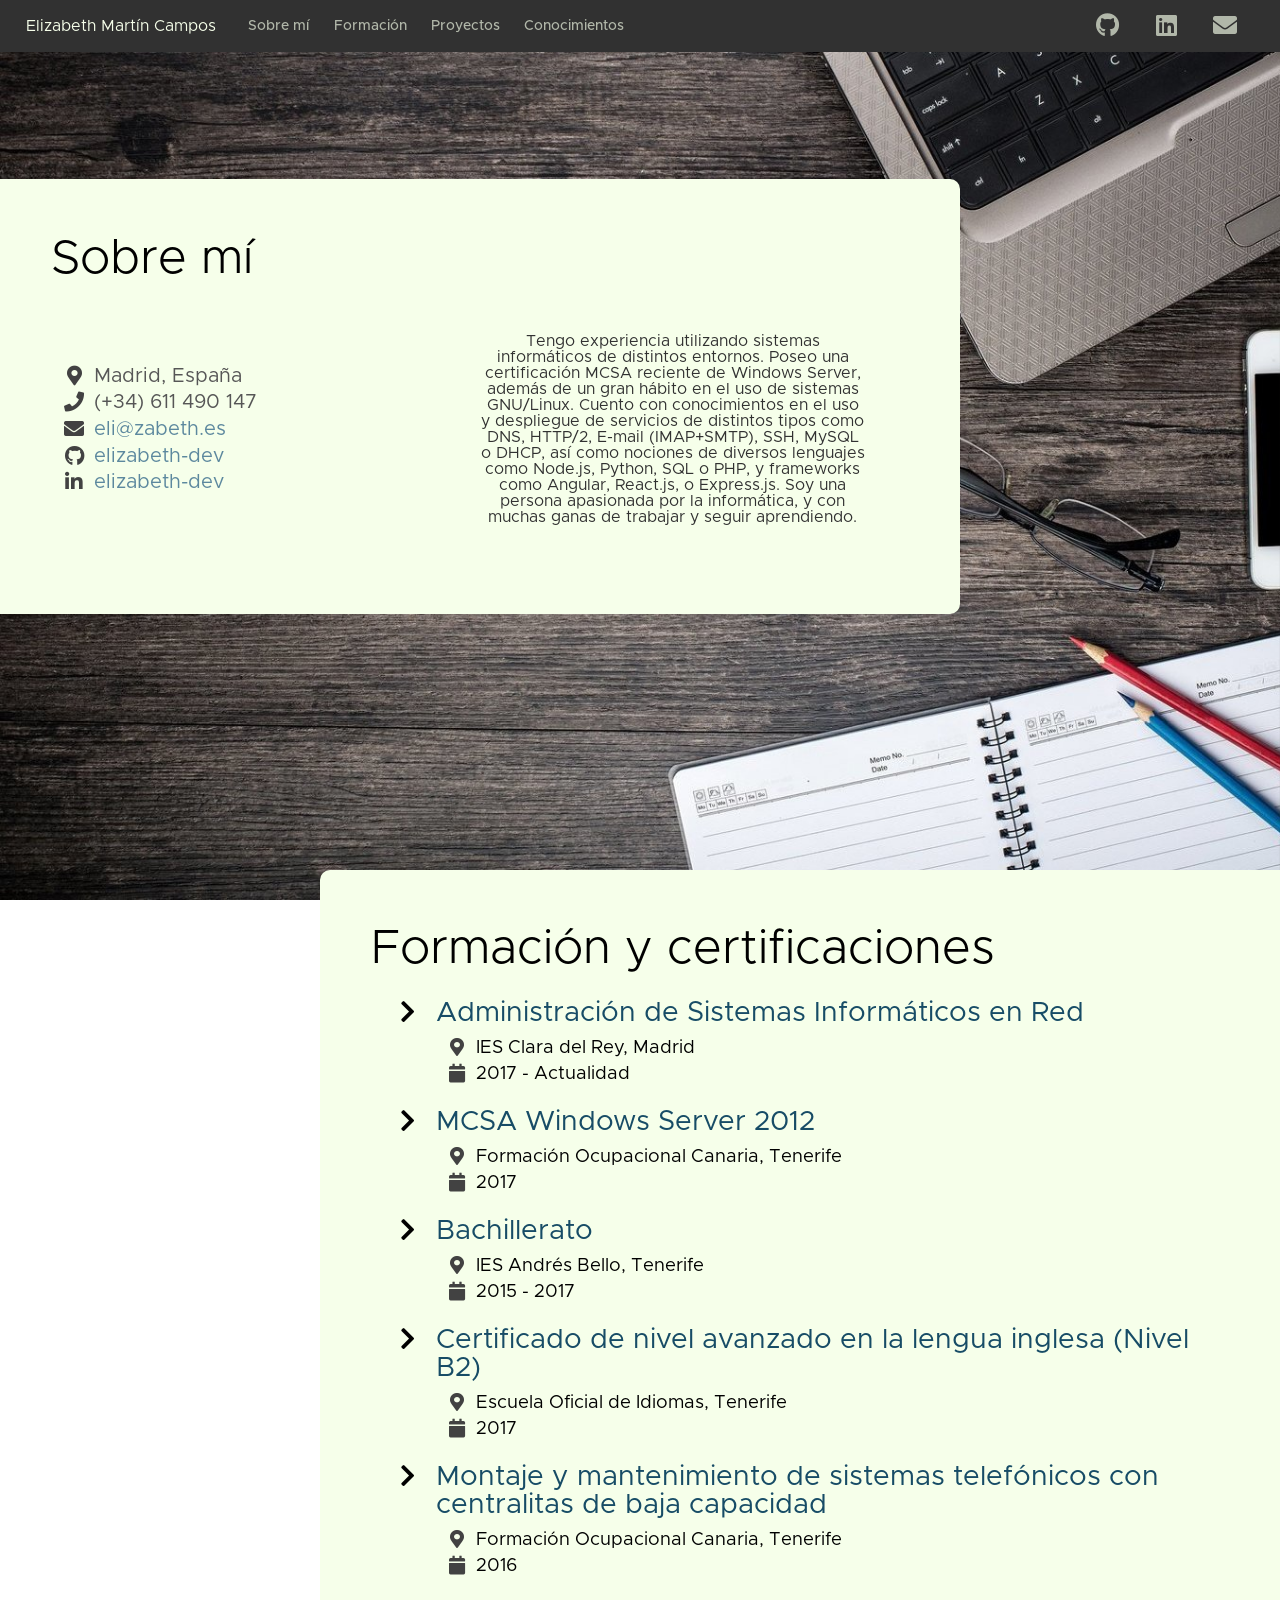
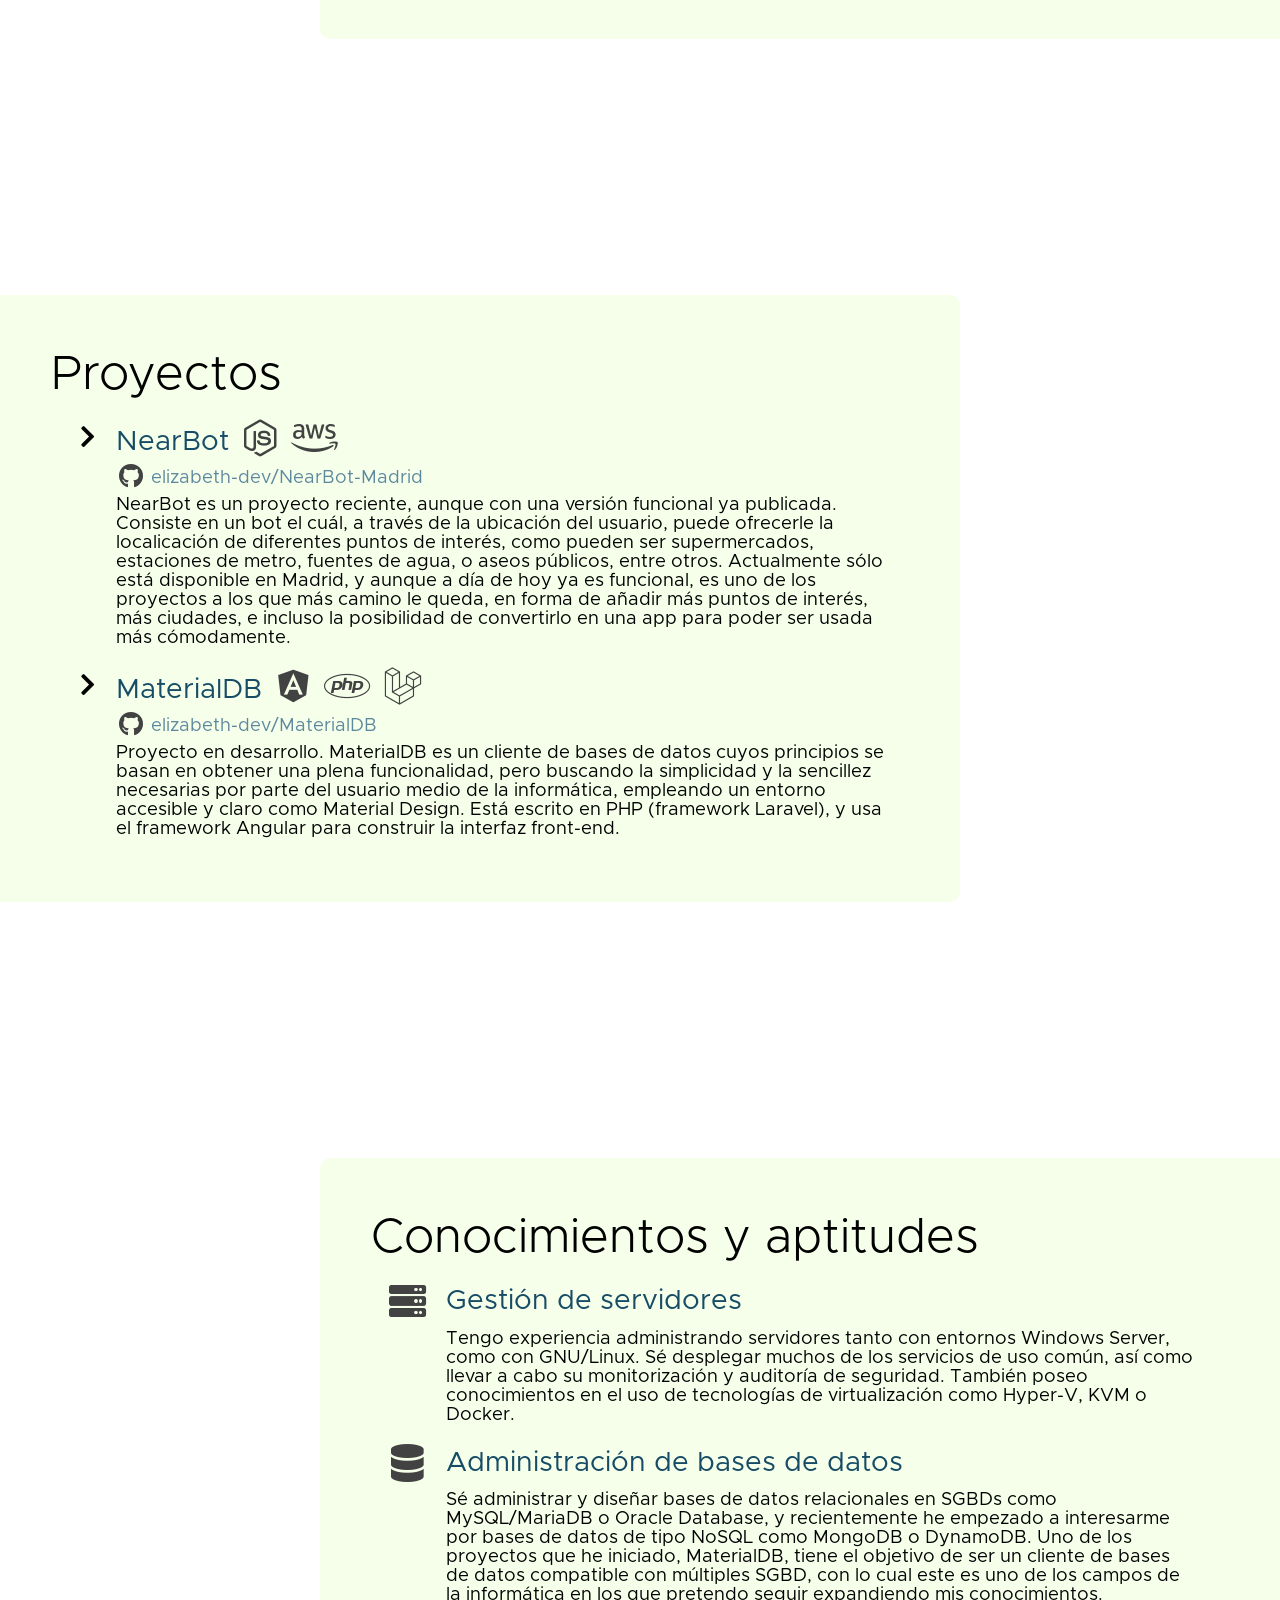
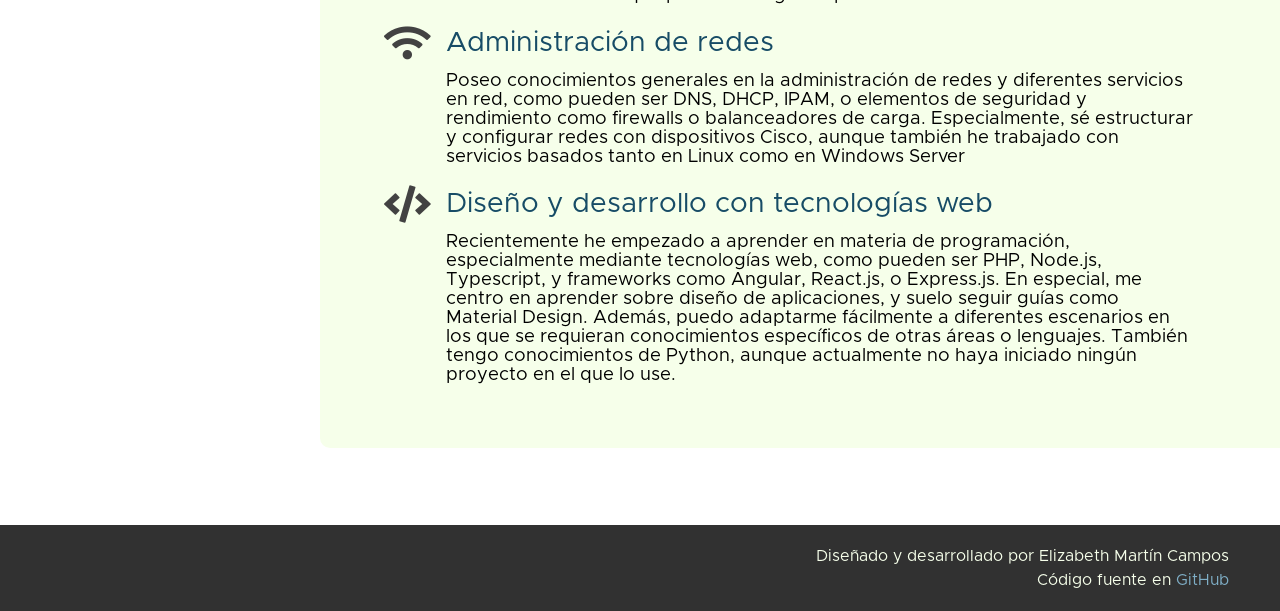
==== public/index.html @ b33c0fc0 "Added firebase init" ====
<!DOCTYPE html>
<html lang="es">
<head>
	<meta charset="UTF-8">
	<meta name="viewport" content="width=device-width, initial-scale=1.0">
	<meta http-equiv="X-UA-Compatible" content="ie=edge">
	<title>Elizabeth</title>
	<link rel="stylesheet" href="css/style.css">
	<link rel="stylesheet" href="https://use.fontawesome.com/releases/v5.2.0/css/all.css" integrity="sha384-hWVjflwFxL6sNzntih27bfxkr27PmbbK/iSvJ+a4+0owXq79v+lsFkW54bOGbiDQ" crossorigin="anonymous">
</head>
<body>
	<nav id="nav">
		<div class="wrapper">
			<span>Elizabeth Martín Campos</span>
		<a href="javascript:void(0);" class="menu-icon" onclick="menu()"><i class="fa fa-bars fa-fw fa-lg"></i></a>
		</div>
		<div class="menu" id="menu">
			<div class="nav-links">
				<a href="#sobre" onclick="linkScroll(this);return false;"><div><span>Sobre mí</span></div></a>
				<a href="#formacion" onclick="linkScroll(this);return false;"><div><span>Formación</span></div></a>
				<a href="#proyectos" onclick="linkScroll(this);return false;"><div><span>Proyectos</span></div></a>
				<a href="#conocimientos" onclick="linkScroll(this);return false;"><div><span>Conocimientos</span></div></a>
			</div>
			<div class="nav-buttons">
				<a href="https://github.com/elizabeth-dev"><i class="fab fa-github fa-fw"></i></a>
				<a href="https://linkedin.com/in/elizabeth-dev"><i class="fab fa-linkedin fa-fw"></i></a>
				<a href="mailto:eli@zabeth.es"><i class="fas fa-envelope fa-fw"></i></a>
			</div>
		</div>
	</nav>
	<div id='b-4' class="background"></div>
	<div id='b-3' class="background"></div>
	<div id='b-2' class="background"></div>
	<div id='b-1' class="background"></div>
	<span id="sobre"></span>
	<div id="sobreC" class="category left">
		<h1>Sobre mí</h1>
		<div class="sobre-content content">
			<ul class="fa-ul">
				<li><span class="fa-li"><i class="fas fa-map-marker-alt fa-fw"></i></span>Madrid, España</li>
				<li><span class="fa-li"><i class="fas fa-phone fa-fw"></i></span>(+34) 611 490 147</li>
				<li><span class="fa-li"><i class="fas fa-envelope fa-fw"></i></span><a href="mailto:eli@zabeth.es">eli@zabeth.es</a></li>
				<li><span class="fa-li"><i class="fab fa-github fa-fw"></i></span><a href="https://github.com/elizabeth-dev">elizabeth-dev</a></li>
				<li><span class="fa-li"><i class="fab fa-linkedin-in fa-fw"></i></span><a href="https://linkedin.com/in/elizabeth-dev">elizabeth-dev</a></li>
			</ul>
			<p>
				Tengo experiencia utilizando sistemas informáticos de distintos entornos. Poseo una certificación MCSA reciente de Windows Server, además de un gran hábito en el uso de sistemas GNU/Linux. Cuento con conocimientos en el uso y despliegue de servicios de distintos tipos como DNS, HTTP/2, E-mail (IMAP+SMTP), SSH, MySQL o DHCP, así como nociones de diversos lenguajes como Node.js, Python, SQL o PHP, y frameworks como Angular, React.js, o Express.js. Soy una persona apasionada por la informática, y con muchas ganas de trabajar y seguir aprendiendo.
			</p>
		</div>
	</div>
	<span id="formacion"></span>
	<div id="formacionC" class="category right">
		<h1>Formación y certificaciones</h1>
		<div class="formacion-content content">
			<ul class="fa-ul">
				<li class="entrada">
					<span class="title">
						<span class="fa-li"><i class="fas fa-chevron-right fa-fw fa-sm"></i></span>Administración de Sistemas Informáticos en Red
					</span>
					<ul class="fa-ul">
						<li><span class="fa-li"><i class="fas fa-map-marker-alt fa-fw"></i></span>IES Clara del Rey, Madrid</li>
						<li><span class="fa-li"><i class="fas fa-calendar fa-fw"></i></span>2017 - Actualidad</li>
					</ul>
				</li>
				<li class="entrada">
					<span class="title">
						<span class="fa-li"><i class="fas fa-chevron-right fa-fw fa-sm"></i></span>MCSA Windows Server 2012
					</span>
					<ul class="fa-ul">
						<li><span class="fa-li"><i class="fas fa-map-marker-alt fa-fw"></i></span>Formación Ocupacional Canaria, Tenerife</li>
						<li><span class="fa-li"><i class="fas fa-calendar fa-fw"></i></span>2017</li>
					</ul>
				</li>
				<li class="entrada">
					<span class="title">
						<span class="fa-li"><i class="fas fa-chevron-right fa-fw fa-sm"></i></span>Bachillerato
					</span>
					<ul class="fa-ul">
						<li><span class="fa-li"><i class="fas fa-map-marker-alt fa-fw"></i></span>IES Andrés Bello, Tenerife</li>
						<li><span class="fa-li"><i class="fas fa-calendar fa-fw"></i></span>2015 - 2017</li>
					</ul>
				</li>
				<li class="entrada">
					<span class="title">
						<span class="fa-li"><i class="fas fa-chevron-right fa-fw fa-sm"></i></span>Certificado de nivel avanzado en la lengua inglesa (Nivel B2)
					</span>
					<ul class="fa-ul">
						<li><span class="fa-li"><i class="fas fa-map-marker-alt fa-fw"></i></span>Escuela Oficial de Idiomas, Tenerife</li>
						<li><span class="fa-li"><i class="fas fa-calendar fa-fw"></i></span>2017</li>
					</ul>
				</li>
				<li class="entrada">
					<span class="title">
						<span class="fa-li"><i class="fas fa-chevron-right fa-fw fa-sm"></i></span>Montaje y mantenimiento de sistemas telefónicos con centralitas de baja capacidad
					</span>
					<ul class="fa-ul">
						<li><span class="fa-li"><i class="fas fa-map-marker-alt fa-fw"></i></span>Formación Ocupacional Canaria, Tenerife</li>
						<li><span class="fa-li"><i class="fas fa-calendar fa-fw"></i></span>2016</li>
					</ul>
				</li>
			</ul>
		</div>
	</div>
	<span id="proyectos"></span>
	<div id="proyectosC" class="category left">
		<h1>Proyectos</h1>
		<div class="proyectos-content content">
			<ul class="fa-ul">
				<li class="entrada">
					<span class="title">
						<span class="fa-li"><i class="fas fa-chevron-right fa-fw fa-sm"></i></span>NearBot <span class="langs"><i class="fab fa-node-js fa-fw fa-lg"></i> <i class="fab fa-aws fa-fw fa-lg"></i></span>
					</span>
					<ul>
						<li><i class="fab fa-github fa-fw fa-lg"></i><a href="https://github.com/elizabeth-dev/NearBot-Madrid">  elizabeth-dev/NearBot-Madrid</a></li>
						<li>NearBot es un proyecto reciente, aunque con una versión funcional ya publicada. Consiste en un bot el cuál, a través de la ubicación del usuario, puede ofrecerle la localicación de diferentes puntos de interés, como pueden ser supermercados, estaciones de metro, fuentes de agua, o aseos públicos, entre otros. Actualmente sólo está disponible en Madrid, y aunque a día de hoy ya es funcional, es uno de los proyectos a los que más camino le queda, en forma de añadir más puntos de interés, más ciudades, e incluso la posibilidad de convertirlo en una app para poder ser usada más cómodamente.</li>
					</ul>
				</li>
				<li class="entrada">
					<span class="title">
						<span class="fa-li"><i class="fas fa-chevron-right fa-fw fa-sm"></i></span>MaterialDB <span class="langs"><i class="fab fa-angular fa-fw fa-lg"></i> <i class="fab fa-php fa-fw fa-lg"></i> <i class="fab fa-laravel fa-fw fa-lg"></i></span>
					</span>
					<ul>
						<li><i class="fab fa-github fa-fw fa-lg"></i><a href="https://github.com/elizabeth-dev/MaterialDB">  elizabeth-dev/MaterialDB</a></li>
						<li>Proyecto en desarrollo. MaterialDB es un cliente de bases de datos cuyos principios se basan en obtener una plena funcionalidad, pero buscando la simplicidad y la sencillez necesarias por parte del usuario medio de la informática, empleando un entorno accesible y claro como Material Design. Está escrito en PHP (framework Laravel), y usa el framework Angular para construir la interfaz front-end.</li>
					</ul>
				</li>
			</ul>	
		</div>
	</div>
	<span id="conocimientos"></span>
	<div id="conocimientosC" class="category right">
		<h1>Conocimientos y aptitudes</h1>
		<div class="conocimientos-content content">
			<ul class="fa-ul">
				<li class="entrada">
					<span class="title">
						<span class="fa-li"><i class="fas fa-server fa-fw fa-lg"></i></span>Gestión de servidores
					</span>
					<p>Tengo experiencia administrando servidores tanto con entornos Windows Server, como con GNU/Linux. Sé desplegar muchos de los servicios de uso común, así como llevar a cabo su monitorización y auditoría de seguridad. También poseo conocimientos en el uso de tecnologías de virtualización como Hyper-V, KVM o Docker.</p>
				</li>
				<li class="entrada">
					<span class="title">
						<span class="fa-li"><i class="fas fa-database fa-fw fa-lg"></i></span>Administración de bases de datos
					</span>
					<p>Sé administrar y diseñar bases de datos relacionales en SGBDs como MySQL/MariaDB o Oracle Database, y recientemente he empezado a interesarme por bases de datos de tipo NoSQL como MongoDB o DynamoDB. Uno de los proyectos que he iniciado, MaterialDB, tiene el objetivo de ser un cliente de bases de datos compatible con múltiples SGBD, con lo cual este es uno de los campos de la informática en los que pretendo seguir expandiendo mis conocimientos.</p>
				</li>
				<li class="entrada">
					<span class="title">
						<span class="fa-li"><i class="fas fa-wifi fa-fw fa-lg"></i></span>Administración de redes
					</span>
					<p>Poseo conocimientos generales en la administración de redes y diferentes servicios en red, como pueden ser DNS, DHCP, IPAM, o elementos de seguridad y rendimiento como firewalls o balanceadores de carga. Especialmente, sé estructurar y configurar redes con dispositivos Cisco, aunque también he trabajado con servicios basados tanto en Linux como en Windows Server</p>
				</li>
				<li class="entrada">
					<span class="title">
						<span class="fa-li"><i class="fas fa-code fa-fw fa-lg"></i></span>Diseño y desarrollo con tecnologías web
					</span>
					<p>Recientemente he empezado a aprender en materia de programación, especialmente mediante tecnologías web, como pueden ser PHP, Node.js, Typescript, y frameworks como Angular, React.js, o Express.js. En especial, me centro en aprender sobre diseño de aplicaciones, y suelo seguir guías como Material Design. Además, puedo adaptarme fácilmente a diferentes escenarios en los que se requieran conocimientos específicos de otras áreas o lenguajes. También tengo conocimientos de Python, aunque actualmente no haya iniciado ningún proyecto en el que lo use.</p>
				</li>
			</ul>
		</div>
	</div>
	<footer>
		<span>
			Diseñado y desarrollado por Elizabeth Martín Campos<br>
			Código fuente en <a href="https://github.com/elizabeth-dev/eli.zabeth.es">GitHub</a>
		</span>
	</footer>
	<script src="js/scroll.js"></script>
	<script src="js/links.js"></script>
	<script src="js/menu.js"></script>
</body>
</html>
---- public/css/style.css ----
@font-face {
	font-family: Metropolis;
	src: url("../font/Metropolis-Regular.woff2") format("woff2"),
	url("../font/Metropolis-Regular.woff") format("woff");
}
@font-face {
	font-family: Metropolis;
	src: url("../font/Metropolis-Light.woff2") format("woff2"),
	url("../font/Metropolis-Light.woff") format("woff");
	font-weight: 200;
}
@font-face {
	font-family: Metropolis;
	src: url("../font/Metropolis-Medium.woff2") format("woff2"),
	url("../font/Metropolis-Medium.woff") format("woff");
	font-weight: 500;
}
html, body {
    height: 100%;
    width: 100%;
    margin: 0;
    padding: 0;	
    font-family: Metropolis, Helvetica, Arial, sans-serif;
}
body {
	background-size: cover;
	display: flex;
	flex-direction: column;
	background-attachment: fixed;
}
.background {
	background-size: cover;
	background-attachment: fixed;
	height: 100%;
	width: 100%;
	position: fixed;
	-webkit-transition: opacity 500ms ease-out;
	-moz-transition: opacity 500ms ease-out;
	-o-transition: opacity 500ms ease-out;
	transition: opacity 500ms ease-out;
}
#b-1 {
	background-image: url('../img/background-1.jpg');
}
#b-2 {
	background-image: url('../img/background-2.jpg');
}
#b-3 {
	background-image: url('../img/background-3.jpg');
}
#b-4 {
	background-image: url('../img/background-4.jpg');
}
.column {
	flex-direction: column;
}
a {
    text-decoration: none;
	color: unset;
	-webkit-transition: color 300ms ease-out;
	-moz-transition: color 300ms ease-out;
	-o-transition: color 300ms ease-out;
	transition: color 300ms ease-out;
}
h1 {
	font-weight: 200;
	font-size: 3em;
	margin: 2% 0;
}
/* Navbar */
nav {
    width: 100%;
    background-color: #313131;
    color: #F6FFEA;
    position: fixed;
    z-index: 10;
    display: flex;
    align-items: center;
    padding: 1% 2%;
    box-sizing: border-box;
}
.menu {
	display: flex;
	align-items: center;
	box-sizing: border-box;
	justify-content: unset;
	flex-grow: 1;
}
.menu-icon {
	display: none;
}
/* Navbar links*/
.nav-links {
    display: flex;
    margin: 0 auto 0 2%;
    box-sizing: border-box;
    height: 100%;
    align-items: center;
    justify-content: space-between;
    font-size: 14px;
    white-space: nowrap;
    font-weight: 500;
}
.line {
	content: "";
	display: inline-block;
	background-color: #F6FFEA;
	opacity: 0.30;
	width: 1px;
	height: 2em;
	box-sizing: border-box;
	margin: 0 1% 0 0;
}
.nav-links a {
	display: contents;
}
.nav-links div {
	opacity: .65;
	height: 100%;
	display: flex;
	align-items: center;
	padding: 0 4%;
	-webkit-transition: opacity 300ms ease-out;
    -moz-transition: opacity 300ms ease-out;
    -o-transition: opacity 300ms ease-out;
    transition: opacity 300ms ease-out;
}
.nav-links div:hover {
	opacity: 1;
}
.nav-buttons {
	display: flex;
	box-sizing: border-box;
	height: 100%;
	align-items: center;
	font-size: 1.5em;
	flex: 1 0 auto;
	justify-content: flex-end;
	margin-left: auto;
}
.nav-buttons a {
	opacity: .65;
	-webkit-transition: opacity 300ms ease-out;
	-moz-transition: opacity 300ms ease-out;
	-o-transition: opacity 300ms ease-out;
	transition: opacity 300ms ease-out;
	margin: 0 2%;
}
.nav-buttons a:hover {
	opacity: 1;
}
.category {
	width: 75%;
	background-color: #F6FFEA;
	margin: 14% auto 6% auto;
	padding: 3% 4%;
	box-sizing: border-box;
	z-index: 1;
}
.category.left {
	margin-left: 0;
	border-radius: 0 10px 10px 0;
}
.category.right {
	margin-right: 0;
	border-radius: 10px 0 0 10px;
	z-index: 1;
}
.category a {
	color: #5C889E;
}
.category a:hover {
	color: #174C66;
}
.category .content {
	margin: 3% 0;
}
.entrada {
	margin: 3%;
}
.title {
	font-size: 1.75em;
	color: #174C66;
}
.sobre-content {
	display: flex;
	align-items: center;
	justify-content: space-between;
	padding: 1% 5%;
}
.sobre-content ul {
	white-space: nowrap;
	margin: 0;
}
.sobre-content li {
	font-size: 1.25em;
	margin: 4% 0;
	color: #565656;
}
.sobre-content li span {
	color: #424242;
}
.sobre-content p {
	width: 50%;
	text-align: center;
	color: #313131;
	font-size: 1em;
}
.formacion-content .title .fa-li {
	color: #000000;
}
.formacion-content li ul {
	margin: 1.5% 2.5em;
}
.formacion-content li ul li {
	font-size: 1.15em;
	margin: 1% 0;
}
.formacion-content li ul li .fa-li {
	color: #424242;
}
.proyectos-content .title .fa-li {
	color: #000000;
}
.proyectos-content .title .langs {
	color: #424242;
}
.proyectos-content li ul {
	list-style-type: none;
	margin: 1.5% 0;
	padding: 0;
}
.proyectos-content li ul li {
	font-size: 1.15em;
	margin: 1% 0;
}
.proyectos-content li ul li i {
	color: #424242;
}
.conocimientos-content .title {
	margin-left: 10px;
}
.conocimientos-content .title .fa-li {
	color: #424242;
}
.conocimientos-content .entrada p {
	font-size: 1.15em;
	margin: 0.75em 10px;
}
footer {
	width: 100%;
	background-color: #313131;
	box-sizing: border-box;
	padding: 1.5% 4%;
	color: #F6FFEA;
	text-align: end;
	line-height: 24px;
	z-index: 1;
}
footer a {
	color: #7fafc7;
}
footer a:hover {
	color: #5c889e;
}
@media only screen and (max-width: 600px) {
	h1 {
		margin: 7% 0;
		font-size: 2.5em;
	}
	.category {
		width: 100%;
		margin: 66% auto 33% auto;
		padding: 3% 8%;
	}
	.category.left, .category.right {
		border-radius: 0;
	}
	.entrada {
		margin: 10% 0;
	}
	nav {
		padding: 5%;
	}
	.wrapper {
		margin: 3% 0;
		width: 100%;
	}
	.nav-links {
		display: flex;
		flex-direction: column;
		width: unset;
		margin: 6% 0;
	}
	.nav-links a {
		line-height: 40px;
		font-size: 16px;
	}
	.nav-buttons {
		justify-content: center;
	}
	.nav-buttons a {
		margin: 15% 10% 5% 10%;
	}
	.menu-icon {
		display: unset;
		float: right;
		margin: 0 3%;
	}
	.menu {
		flex-direction: column;
		overflow: hidden;
	}
	.menu a {
		display: none;
	}
	.menu a.menu-icon {
		float: right;
		display: block;
	}
	.menu.responsive {
		position: relative;
		overflow: unset;
	}
	.menu.menu.responsive a.menu-icon {
		position: absolute;
		right: 0;
		top: 0;
	}
	.menu.responsive a {
		float: none;
		display: block;
		text-align: left;
	}
	.sobre-content {
		flex-direction: column;
		padding: 1%;
		align-items: unset;
	}
	.sobre-content ul {
		margin-left: 2.5em;
	}
	.sobre-content li {
		margin: 3% 0;
	}
	.sobre-content p {
		width: 100%;
		text-align: left;
	}
	.formacion-content li ul {
		margin: 4% 2.5em;
	}
	.formacion-content li ul li {
		margin: 3% 0;
	}
	.proyectos-content li ul {
		margin: 4% 0;
	}
	.proyectos-content li ul li {
		margin: 3% 0;
	}
	footer {
		padding: 3% 8%;
		text-align: start;
	}
}
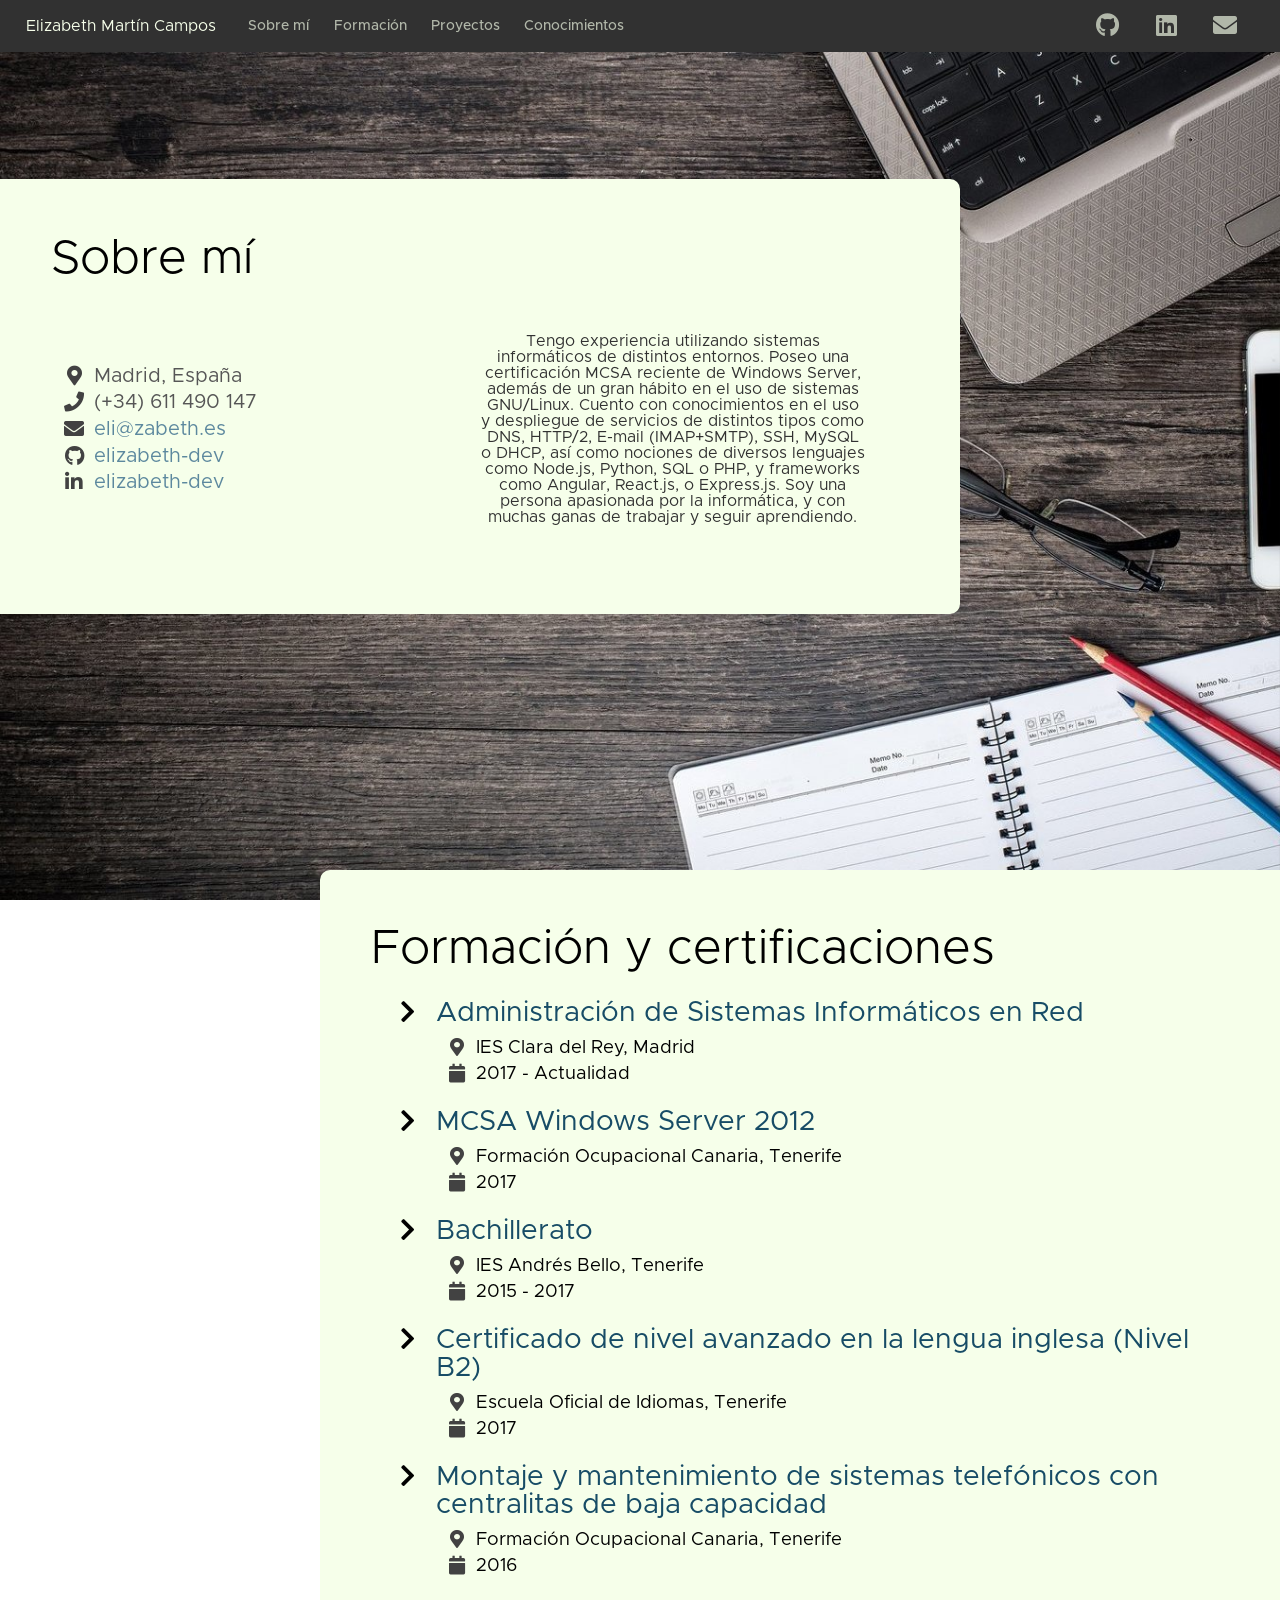
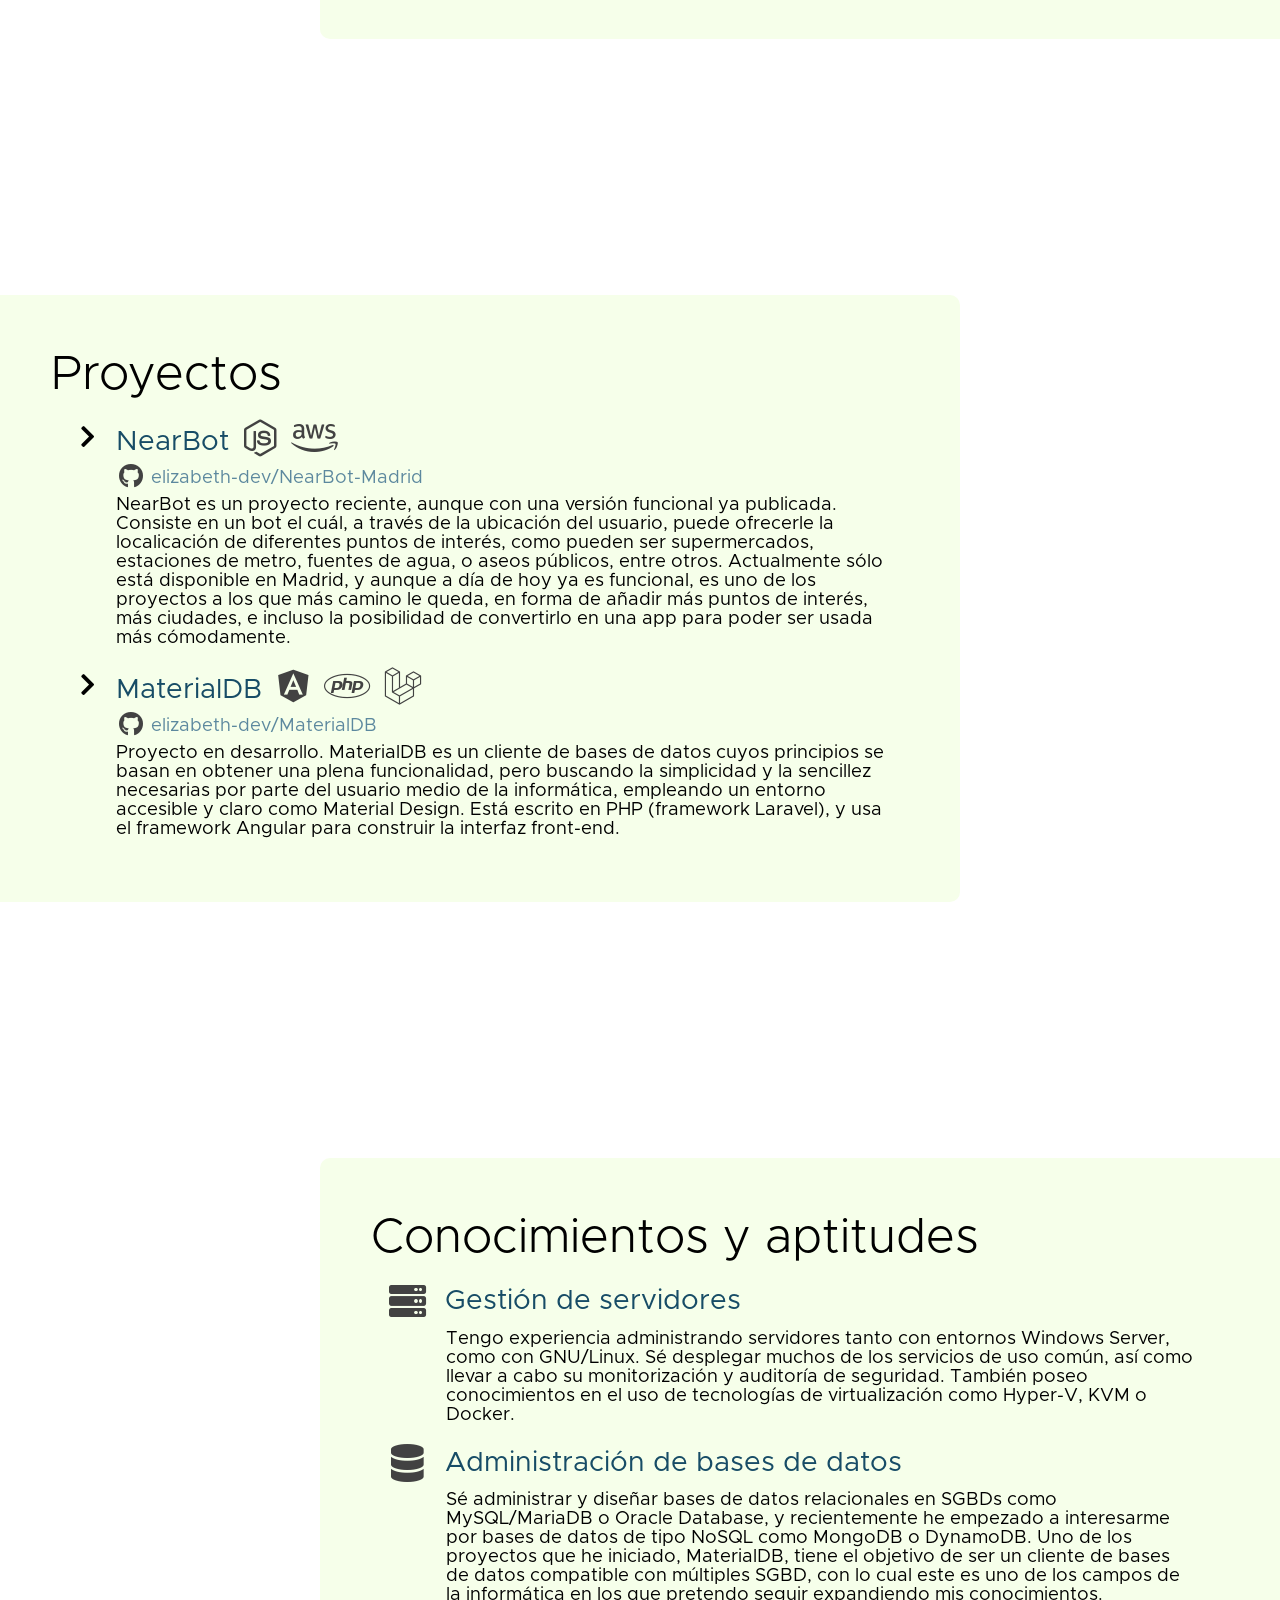
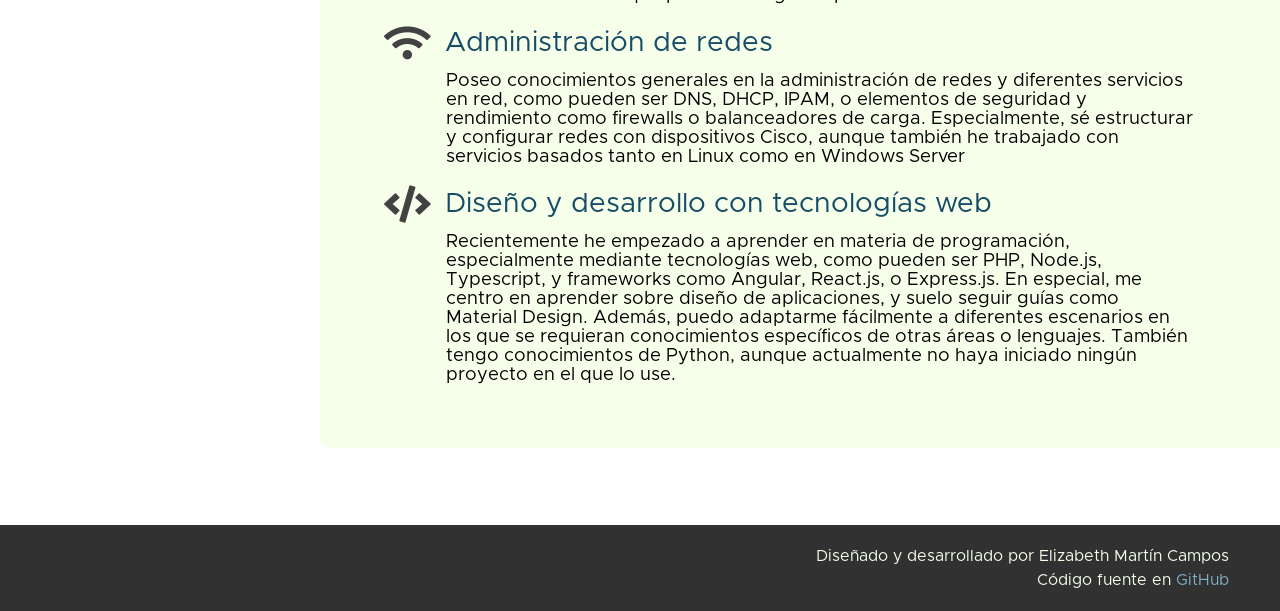
==== commit c2097b1e: "Fixed title alignment on mobile devices on 'Proyectos' section" ====
--- a/public/index.html
+++ b/public/index.html
@@ -2,7 +2,7 @@
 <html lang="es">
 <head>
 	<meta charset="UTF-8">
-	<meta name="viewport" content="width=device-width, initial-scale=1.0">
+	<meta name="viewport" content="width=device-width, initial-scale=1, viewport-fit=cover">
 	<meta http-equiv="X-UA-Compatible" content="ie=edge">
 	<title>Elizabeth</title>
 	<link rel="stylesheet" href="css/style.css">
@@ -134,25 +134,29 @@
 			<ul class="fa-ul">
 				<li class="entrada">
 					<span class="title">
-						<span class="fa-li"><i class="fas fa-server fa-fw fa-lg"></i></span>Gestión de servidores
+						<span class="fa-li"><i class="fas fa-server fa-fw fa-lg"></i></span>
+						<div class="text">Gestión de servidores</div>
 					</span>
 					<p>Tengo experiencia administrando servidores tanto con entornos Windows Server, como con GNU/Linux. Sé desplegar muchos de los servicios de uso común, así como llevar a cabo su monitorización y auditoría de seguridad. También poseo conocimientos en el uso de tecnologías de virtualización como Hyper-V, KVM o Docker.</p>
 				</li>
 				<li class="entrada">
 					<span class="title">
-						<span class="fa-li"><i class="fas fa-database fa-fw fa-lg"></i></span>Administración de bases de datos
+						<span class="fa-li"><i class="fas fa-database fa-fw fa-lg"></i></span>
+						<div class="text">Administración de bases de datos</div>
 					</span>
 					<p>Sé administrar y diseñar bases de datos relacionales en SGBDs como MySQL/MariaDB o Oracle Database, y recientemente he empezado a interesarme por bases de datos de tipo NoSQL como MongoDB o DynamoDB. Uno de los proyectos que he iniciado, MaterialDB, tiene el objetivo de ser un cliente de bases de datos compatible con múltiples SGBD, con lo cual este es uno de los campos de la informática en los que pretendo seguir expandiendo mis conocimientos.</p>
 				</li>
 				<li class="entrada">
 					<span class="title">
-						<span class="fa-li"><i class="fas fa-wifi fa-fw fa-lg"></i></span>Administración de redes
+						<span class="fa-li"><i class="fas fa-wifi fa-fw fa-lg"></i></span>
+						<div class="text">Administración de redes</div>
 					</span>
 					<p>Poseo conocimientos generales en la administración de redes y diferentes servicios en red, como pueden ser DNS, DHCP, IPAM, o elementos de seguridad y rendimiento como firewalls o balanceadores de carga. Especialmente, sé estructurar y configurar redes con dispositivos Cisco, aunque también he trabajado con servicios basados tanto en Linux como en Windows Server</p>
 				</li>
 				<li class="entrada">
 					<span class="title">
-						<span class="fa-li"><i class="fas fa-code fa-fw fa-lg"></i></span>Diseño y desarrollo con tecnologías web
+						<span class="fa-li"><i class="fas fa-code fa-fw fa-lg"></i></span>
+						<div class="text">Diseño y desarrollo con tecnologías web</div>
 					</span>
 					<p>Recientemente he empezado a aprender en materia de programación, especialmente mediante tecnologías web, como pueden ser PHP, Node.js, Typescript, y frameworks como Angular, React.js, o Express.js. En especial, me centro en aprender sobre diseño de aplicaciones, y suelo seguir guías como Material Design. Además, puedo adaptarme fácilmente a diferentes escenarios en los que se requieran conocimientos específicos de otras áreas o lenguajes. También tengo conocimientos de Python, aunque actualmente no haya iniciado ningún proyecto en el que lo use.</p>
 				</li>
--- a/public/css/style.css
+++ b/public/css/style.css
@@ -31,7 +31,7 @@
 .background {
 	background-size: cover;
 	background-attachment: fixed;
-	height: 100%;
+	height: 100vh;
 	width: 100%;
 	position: fixed;
 	-webkit-transition: opacity 500ms ease-out;
@@ -237,11 +237,11 @@
 .proyectos-content li ul li i {
 	color: #424242;
 }
-.conocimientos-content .title {
-	margin-left: 10px;
-}
 .conocimientos-content .title .fa-li {
 	color: #424242;
+}
+.conocimientos-content .title .text {
+	margin-left: 9px;
 }
 .conocimientos-content .entrada p {
 	font-size: 1.15em;
@@ -298,6 +298,8 @@
 	}
 	.nav-buttons {
 		justify-content: center;
+		height: 100%;
+		margin-left: 0;
 	}
 	.nav-buttons a {
 		margin: 15% 10% 5% 10%;
@@ -360,7 +362,7 @@
 		margin: 3% 0;
 	}
 	footer {
-		padding: 3% 8%;
-		text-align: start;
+		padding: 5% 8%;
+		text-align: center;
 	}
 }
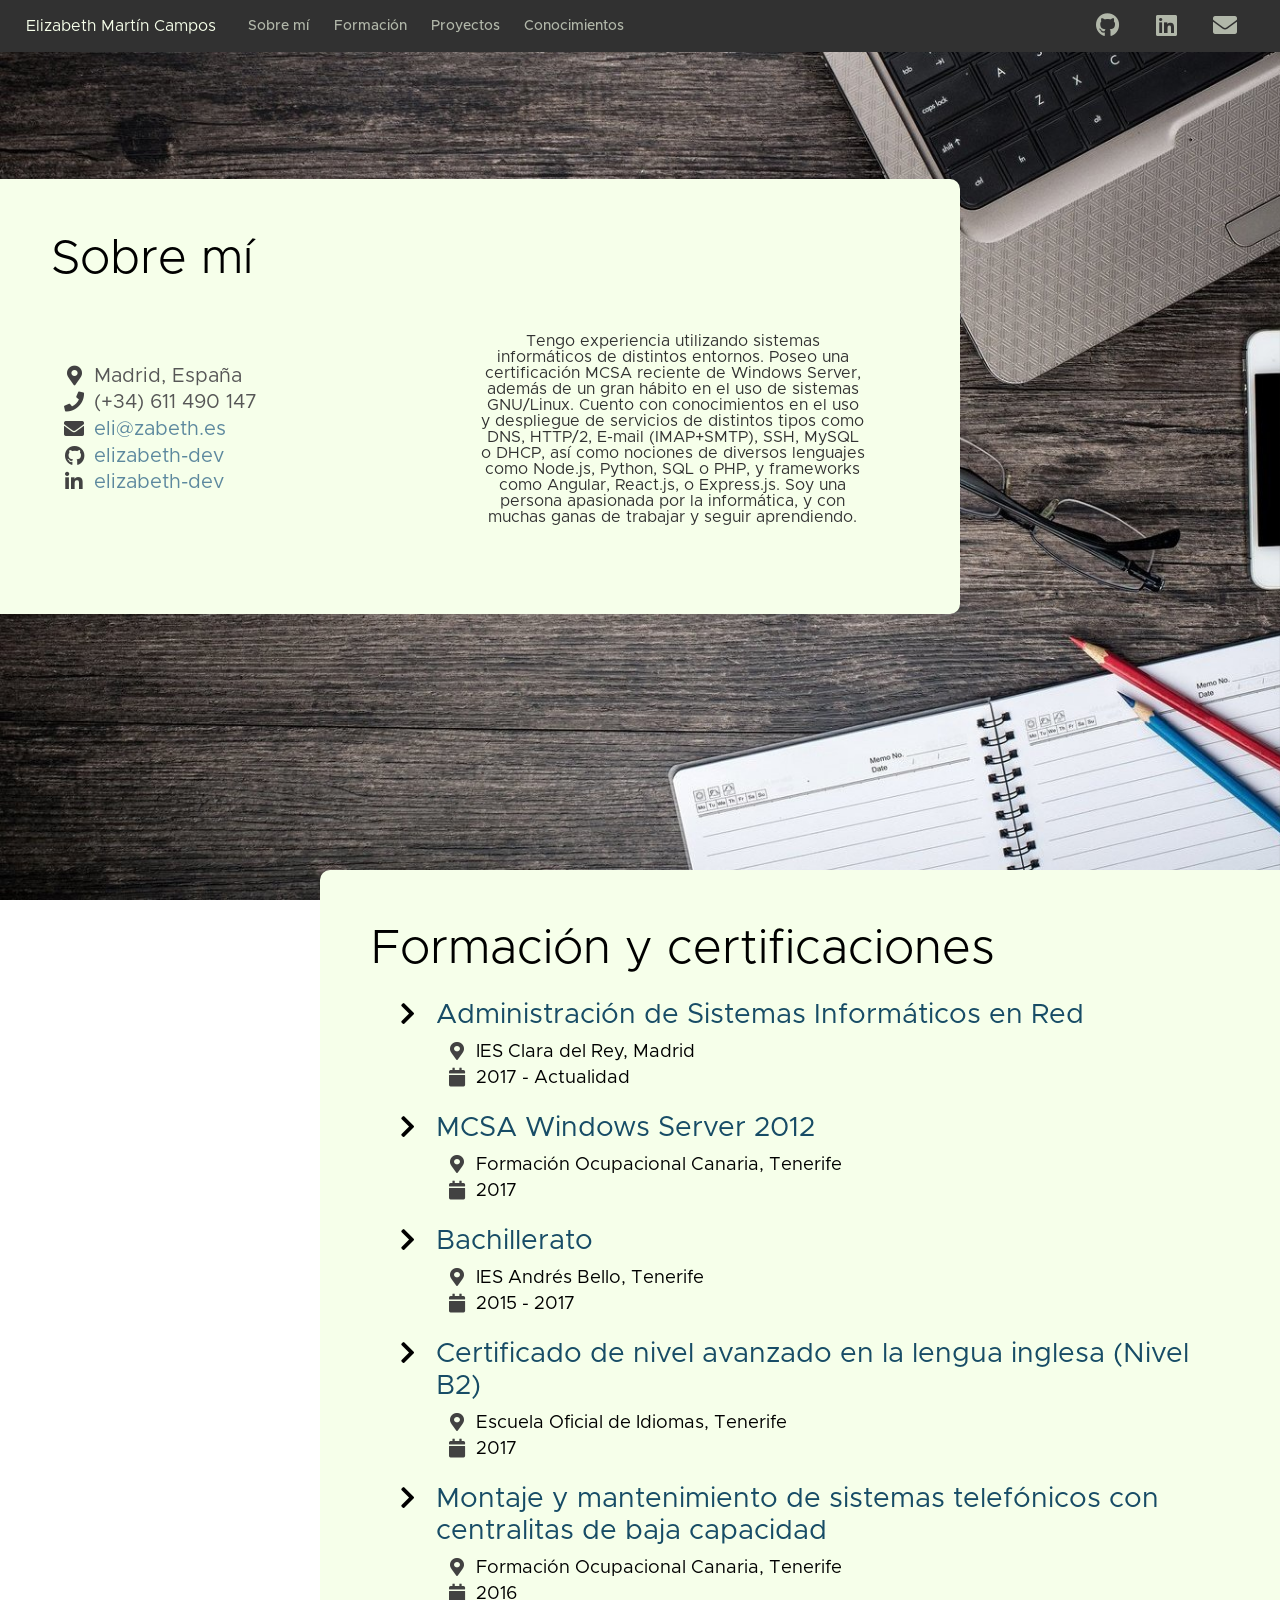
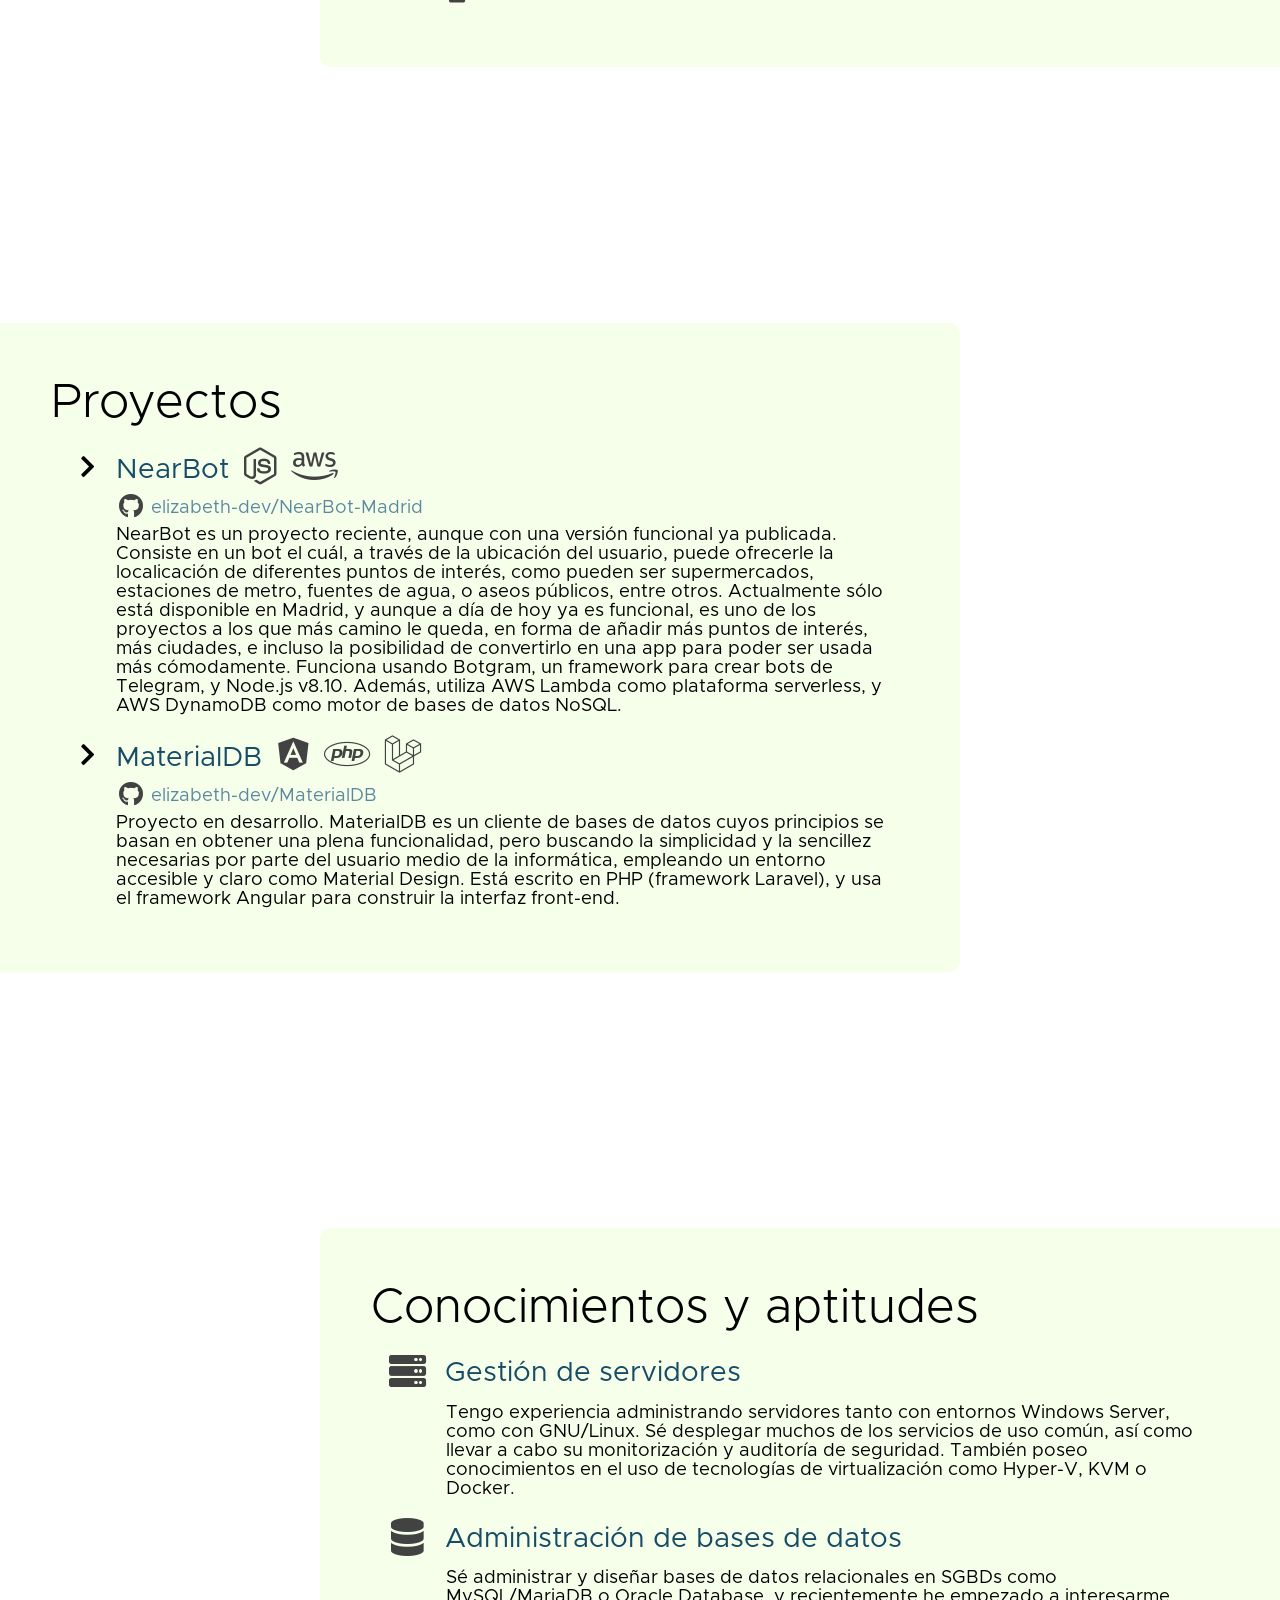
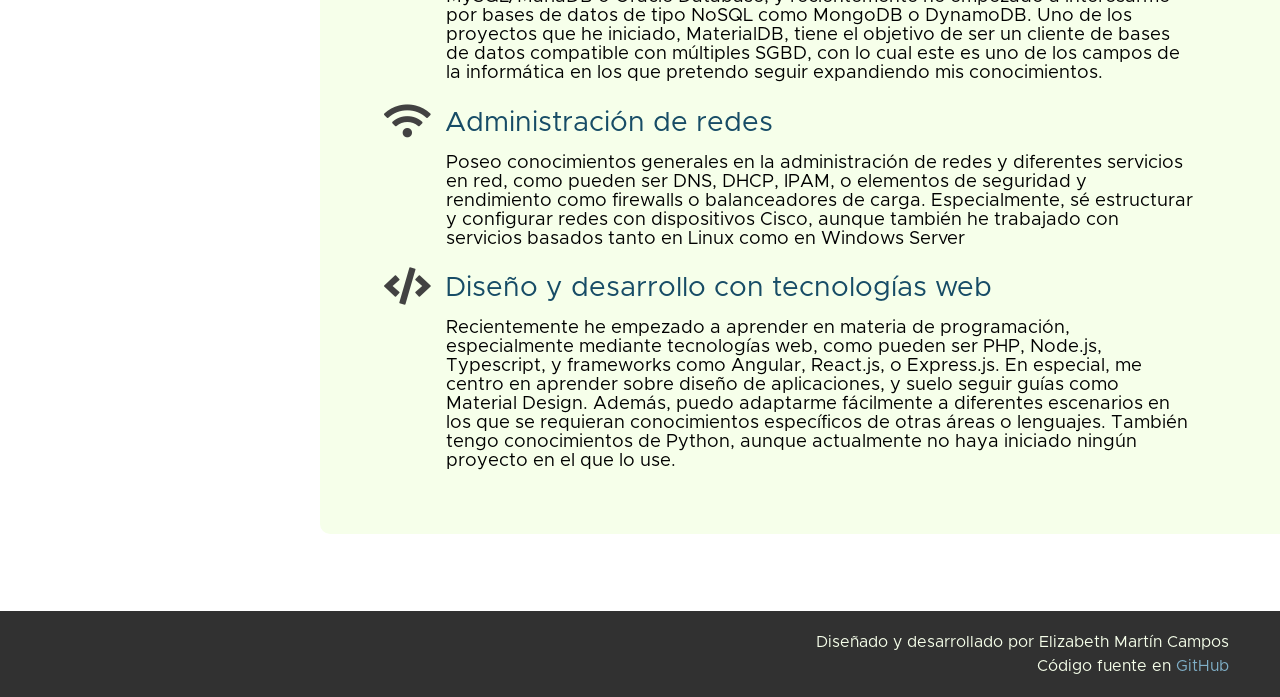
==== commit 2fdd0037: "Updated NearBot description" ====
--- a/public/index.html
+++ b/public/index.html
@@ -112,7 +112,7 @@
 					</span>
 					<ul>
 						<li><i class="fab fa-github fa-fw fa-lg"></i><a href="https://github.com/elizabeth-dev/NearBot-Madrid">  elizabeth-dev/NearBot-Madrid</a></li>
-						<li>NearBot es un proyecto reciente, aunque con una versión funcional ya publicada. Consiste en un bot el cuál, a través de la ubicación del usuario, puede ofrecerle la localicación de diferentes puntos de interés, como pueden ser supermercados, estaciones de metro, fuentes de agua, o aseos públicos, entre otros. Actualmente sólo está disponible en Madrid, y aunque a día de hoy ya es funcional, es uno de los proyectos a los que más camino le queda, en forma de añadir más puntos de interés, más ciudades, e incluso la posibilidad de convertirlo en una app para poder ser usada más cómodamente.</li>
+						<li>NearBot es un proyecto reciente, aunque con una versión funcional ya publicada. Consiste en un bot el cuál, a través de la ubicación del usuario, puede ofrecerle la localicación de diferentes puntos de interés, como pueden ser supermercados, estaciones de metro, fuentes de agua, o aseos públicos, entre otros. Actualmente sólo está disponible en Madrid, y aunque a día de hoy ya es funcional, es uno de los proyectos a los que más camino le queda, en forma de añadir más puntos de interés, más ciudades, e incluso la posibilidad de convertirlo en una app para poder ser usada más cómodamente. Funciona usando Botgram, un framework para crear bots de Telegram, y Node.js v8.10. Además, utiliza AWS Lambda como plataforma serverless, y AWS DynamoDB como motor de bases de datos NoSQL.</li>
 					</ul>
 				</li>
 				<li class="entrada">
--- a/public/css/style.css
+++ b/public/css/style.css
@@ -181,6 +181,7 @@
 .title {
 	font-size: 1.75em;
 	color: #174C66;
+	line-height: 32px;
 }
 .sobre-content {
 	display: flex;
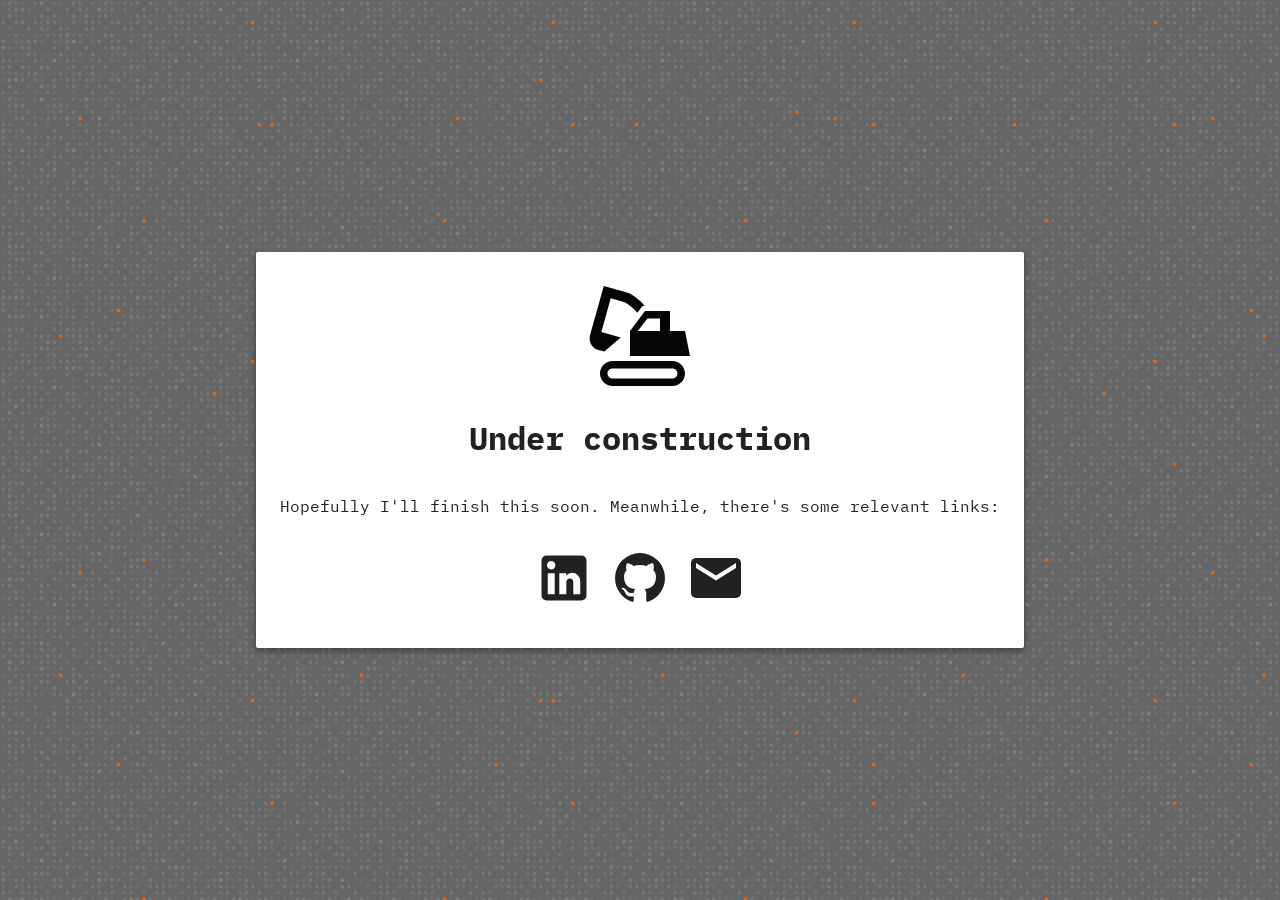
==== commit de951d7f: "Renewed" ====
--- a/public/index.html
+++ b/public/index.html
@@ -2,175 +2,36 @@
 <html lang="es">
 <head>
 	<meta charset="UTF-8">
-	<meta name="viewport" content="width=device-width, initial-scale=1, viewport-fit=cover">
-	<meta http-equiv="X-UA-Compatible" content="ie=edge">
-	<title>Elizabeth</title>
-	<link rel="stylesheet" href="css/style.css">
-	<link rel="stylesheet" href="https://use.fontawesome.com/releases/v5.2.0/css/all.css" integrity="sha384-hWVjflwFxL6sNzntih27bfxkr27PmbbK/iSvJ+a4+0owXq79v+lsFkW54bOGbiDQ" crossorigin="anonymous">
+	<link href="https://fonts.gstatic.com" rel="preconnect">
+	<meta content="width=device-width, initial-scale=1, viewport-fit=cover" name="viewport">
+	<meta content="ie=edge" http-equiv="X-UA-Compatible">
+	<link href="style.css" rel="stylesheet">
+	<link href="https://fonts.googleapis.com/css2?family=IBM+Plex+Mono&display=swap" rel="stylesheet">
+	<title>Elizabeth Martín Campos</title>
 </head>
 <body>
-	<nav id="nav">
-		<div class="wrapper">
-			<span>Elizabeth Martín Campos</span>
-		<a href="javascript:void(0);" class="menu-icon" onclick="menu()"><i class="fa fa-bars fa-fw fa-lg"></i></a>
-		</div>
-		<div class="menu" id="menu">
-			<div class="nav-links">
-				<a href="#sobre" onclick="linkScroll(this);return false;"><div><span>Sobre mí</span></div></a>
-				<a href="#formacion" onclick="linkScroll(this);return false;"><div><span>Formación</span></div></a>
-				<a href="#proyectos" onclick="linkScroll(this);return false;"><div><span>Proyectos</span></div></a>
-				<a href="#conocimientos" onclick="linkScroll(this);return false;"><div><span>Conocimientos</span></div></a>
-			</div>
-			<div class="nav-buttons">
-				<a href="https://github.com/elizabeth-dev"><i class="fab fa-github fa-fw"></i></a>
-				<a href="https://linkedin.com/in/elizabeth-dev"><i class="fab fa-linkedin fa-fw"></i></a>
-				<a href="mailto:eli@zabeth.es"><i class="fas fa-envelope fa-fw"></i></a>
-			</div>
-		</div>
-	</nav>
-	<div id='b-4' class="background"></div>
-	<div id='b-3' class="background"></div>
-	<div id='b-2' class="background"></div>
-	<div id='b-1' class="background"></div>
-	<span id="sobre"></span>
-	<div id="sobreC" class="category left">
-		<h1>Sobre mí</h1>
-		<div class="sobre-content content">
-			<ul class="fa-ul">
-				<li><span class="fa-li"><i class="fas fa-map-marker-alt fa-fw"></i></span>Madrid, España</li>
-				<li><span class="fa-li"><i class="fas fa-phone fa-fw"></i></span>(+34) 611 490 147</li>
-				<li><span class="fa-li"><i class="fas fa-envelope fa-fw"></i></span><a href="mailto:eli@zabeth.es">eli@zabeth.es</a></li>
-				<li><span class="fa-li"><i class="fab fa-github fa-fw"></i></span><a href="https://github.com/elizabeth-dev">elizabeth-dev</a></li>
-				<li><span class="fa-li"><i class="fab fa-linkedin-in fa-fw"></i></span><a href="https://linkedin.com/in/elizabeth-dev">elizabeth-dev</a></li>
-			</ul>
-			<p>
-				Tengo experiencia utilizando sistemas informáticos de distintos entornos. Poseo una certificación MCSA reciente de Windows Server, además de un gran hábito en el uso de sistemas GNU/Linux. Cuento con conocimientos en el uso y despliegue de servicios de distintos tipos como DNS, HTTP/2, E-mail (IMAP+SMTP), SSH, MySQL o DHCP, así como nociones de diversos lenguajes como Node.js, Python, SQL o PHP, y frameworks como Angular, React.js, o Express.js. Soy una persona apasionada por la informática, y con muchas ganas de trabajar y seguir aprendiendo.
-			</p>
-		</div>
+<div class="card">
+	<img alt="Excavator icon" class="excavator" src="./assets/icons/excavator.svg">
+	<h1>Under construction</h1>
+	<p>Hopefully I'll finish this soon. Meanwhile, there's some relevant links:</p>
+	<div class="links">
+		<a class="link linkedin" href="https://www.linkedin.com/in/elizabeth-dev/" title="elizabeth-dev">
+			<svg>
+				<use href="./assets/icons/linkedin.svg#el"></use>
+			</svg>
+		</a>
+		<a class="link github" href="https://github.com/elizabeth-dev" title="elizabeth-dev">
+			<svg>
+				<use href="./assets/icons/github.svg#el"></use>
+			</svg>
+		</a>
+		<a class="link mail" href="mailto:me@elizabeth.sh" title="me@elizabeth.sh">
+			<svg>
+				<use href="./assets/icons/email.svg#el"></use>
+			</svg>
+		</a>
 	</div>
-	<span id="formacion"></span>
-	<div id="formacionC" class="category right">
-		<h1>Formación y certificaciones</h1>
-		<div class="formacion-content content">
-			<ul class="fa-ul">
-				<li class="entrada">
-					<span class="title">
-						<span class="fa-li"><i class="fas fa-chevron-right fa-fw fa-sm"></i></span>Administración de Sistemas Informáticos en Red
-					</span>
-					<ul class="fa-ul">
-						<li><span class="fa-li"><i class="fas fa-map-marker-alt fa-fw"></i></span>IES Clara del Rey, Madrid</li>
-						<li><span class="fa-li"><i class="fas fa-calendar fa-fw"></i></span>2017 - Actualidad</li>
-					</ul>
-				</li>
-				<li class="entrada">
-					<span class="title">
-						<span class="fa-li"><i class="fas fa-chevron-right fa-fw fa-sm"></i></span>MCSA Windows Server 2012
-					</span>
-					<ul class="fa-ul">
-						<li><span class="fa-li"><i class="fas fa-map-marker-alt fa-fw"></i></span>Formación Ocupacional Canaria, Tenerife</li>
-						<li><span class="fa-li"><i class="fas fa-calendar fa-fw"></i></span>2017</li>
-					</ul>
-				</li>
-				<li class="entrada">
-					<span class="title">
-						<span class="fa-li"><i class="fas fa-chevron-right fa-fw fa-sm"></i></span>Bachillerato
-					</span>
-					<ul class="fa-ul">
-						<li><span class="fa-li"><i class="fas fa-map-marker-alt fa-fw"></i></span>IES Andrés Bello, Tenerife</li>
-						<li><span class="fa-li"><i class="fas fa-calendar fa-fw"></i></span>2015 - 2017</li>
-					</ul>
-				</li>
-				<li class="entrada">
-					<span class="title">
-						<span class="fa-li"><i class="fas fa-chevron-right fa-fw fa-sm"></i></span>Certificado de nivel avanzado en la lengua inglesa (Nivel B2)
-					</span>
-					<ul class="fa-ul">
-						<li><span class="fa-li"><i class="fas fa-map-marker-alt fa-fw"></i></span>Escuela Oficial de Idiomas, Tenerife</li>
-						<li><span class="fa-li"><i class="fas fa-calendar fa-fw"></i></span>2017</li>
-					</ul>
-				</li>
-				<li class="entrada">
-					<span class="title">
-						<span class="fa-li"><i class="fas fa-chevron-right fa-fw fa-sm"></i></span>Montaje y mantenimiento de sistemas telefónicos con centralitas de baja capacidad
-					</span>
-					<ul class="fa-ul">
-						<li><span class="fa-li"><i class="fas fa-map-marker-alt fa-fw"></i></span>Formación Ocupacional Canaria, Tenerife</li>
-						<li><span class="fa-li"><i class="fas fa-calendar fa-fw"></i></span>2016</li>
-					</ul>
-				</li>
-			</ul>
-		</div>
-	</div>
-	<span id="proyectos"></span>
-	<div id="proyectosC" class="category left">
-		<h1>Proyectos</h1>
-		<div class="proyectos-content content">
-			<ul class="fa-ul">
-				<li class="entrada">
-					<span class="title">
-						<span class="fa-li"><i class="fas fa-chevron-right fa-fw fa-sm"></i></span>NearBot <span class="langs"><i class="fab fa-node-js fa-fw fa-lg"></i> <i class="fab fa-aws fa-fw fa-lg"></i></span>
-					</span>
-					<ul>
-						<li><i class="fab fa-github fa-fw fa-lg"></i><a href="https://github.com/elizabeth-dev/NearBot-Madrid">  elizabeth-dev/NearBot-Madrid</a></li>
-						<li>NearBot es un proyecto reciente, aunque con una versión funcional ya publicada. Consiste en un bot el cuál, a través de la ubicación del usuario, puede ofrecerle la localicación de diferentes puntos de interés, como pueden ser supermercados, estaciones de metro, fuentes de agua, o aseos públicos, entre otros. Actualmente sólo está disponible en Madrid, y aunque a día de hoy ya es funcional, es uno de los proyectos a los que más camino le queda, en forma de añadir más puntos de interés, más ciudades, e incluso la posibilidad de convertirlo en una app para poder ser usada más cómodamente. Funciona usando Botgram, un framework para crear bots de Telegram, y Node.js v8.10. Además, utiliza AWS Lambda como plataforma serverless, y AWS DynamoDB como motor de bases de datos NoSQL.</li>
-					</ul>
-				</li>
-				<li class="entrada">
-					<span class="title">
-						<span class="fa-li"><i class="fas fa-chevron-right fa-fw fa-sm"></i></span>MaterialDB <span class="langs"><i class="fab fa-angular fa-fw fa-lg"></i> <i class="fab fa-php fa-fw fa-lg"></i> <i class="fab fa-laravel fa-fw fa-lg"></i></span>
-					</span>
-					<ul>
-						<li><i class="fab fa-github fa-fw fa-lg"></i><a href="https://github.com/elizabeth-dev/MaterialDB">  elizabeth-dev/MaterialDB</a></li>
-						<li>Proyecto en desarrollo. MaterialDB es un cliente de bases de datos cuyos principios se basan en obtener una plena funcionalidad, pero buscando la simplicidad y la sencillez necesarias por parte del usuario medio de la informática, empleando un entorno accesible y claro como Material Design. Está escrito en PHP (framework Laravel), y usa el framework Angular para construir la interfaz front-end.</li>
-					</ul>
-				</li>
-			</ul>	
-		</div>
-	</div>
-	<span id="conocimientos"></span>
-	<div id="conocimientosC" class="category right">
-		<h1>Conocimientos y aptitudes</h1>
-		<div class="conocimientos-content content">
-			<ul class="fa-ul">
-				<li class="entrada">
-					<span class="title">
-						<span class="fa-li"><i class="fas fa-server fa-fw fa-lg"></i></span>
-						<div class="text">Gestión de servidores</div>
-					</span>
-					<p>Tengo experiencia administrando servidores tanto con entornos Windows Server, como con GNU/Linux. Sé desplegar muchos de los servicios de uso común, así como llevar a cabo su monitorización y auditoría de seguridad. También poseo conocimientos en el uso de tecnologías de virtualización como Hyper-V, KVM o Docker.</p>
-				</li>
-				<li class="entrada">
-					<span class="title">
-						<span class="fa-li"><i class="fas fa-database fa-fw fa-lg"></i></span>
-						<div class="text">Administración de bases de datos</div>
-					</span>
-					<p>Sé administrar y diseñar bases de datos relacionales en SGBDs como MySQL/MariaDB o Oracle Database, y recientemente he empezado a interesarme por bases de datos de tipo NoSQL como MongoDB o DynamoDB. Uno de los proyectos que he iniciado, MaterialDB, tiene el objetivo de ser un cliente de bases de datos compatible con múltiples SGBD, con lo cual este es uno de los campos de la informática en los que pretendo seguir expandiendo mis conocimientos.</p>
-				</li>
-				<li class="entrada">
-					<span class="title">
-						<span class="fa-li"><i class="fas fa-wifi fa-fw fa-lg"></i></span>
-						<div class="text">Administración de redes</div>
-					</span>
-					<p>Poseo conocimientos generales en la administración de redes y diferentes servicios en red, como pueden ser DNS, DHCP, IPAM, o elementos de seguridad y rendimiento como firewalls o balanceadores de carga. Especialmente, sé estructurar y configurar redes con dispositivos Cisco, aunque también he trabajado con servicios basados tanto en Linux como en Windows Server</p>
-				</li>
-				<li class="entrada">
-					<span class="title">
-						<span class="fa-li"><i class="fas fa-code fa-fw fa-lg"></i></span>
-						<div class="text">Diseño y desarrollo con tecnologías web</div>
-					</span>
-					<p>Recientemente he empezado a aprender en materia de programación, especialmente mediante tecnologías web, como pueden ser PHP, Node.js, Typescript, y frameworks como Angular, React.js, o Express.js. En especial, me centro en aprender sobre diseño de aplicaciones, y suelo seguir guías como Material Design. Además, puedo adaptarme fácilmente a diferentes escenarios en los que se requieran conocimientos específicos de otras áreas o lenguajes. También tengo conocimientos de Python, aunque actualmente no haya iniciado ningún proyecto en el que lo use.</p>
-				</li>
-			</ul>
-		</div>
-	</div>
-	<footer>
-		<span>
-			Diseñado y desarrollado por Elizabeth Martín Campos<br>
-			Código fuente en <a href="https://github.com/elizabeth-dev/eli.zabeth.es">GitHub</a>
-		</span>
-	</footer>
-	<script src="js/scroll.js"></script>
-	<script src="js/links.js"></script>
-	<script src="js/menu.js"></script>
+</div>
 </body>
-</html>+</html>
+
--- a/public/style.css
+++ b/public/style.css
@@ -0,0 +1,59 @@
+html, body {
+    height: 100%;
+    width: 100%;
+    margin: 0;
+    padding: 0;
+    font-family: 'IBM Plex Mono', monospace;
+    color: rgba(0, 0, 0, 0.87);
+}
+
+a {
+    color: inherit;
+}
+
+body {
+    display: flex;
+    flex-direction: column;
+    align-items: center;
+    justify-content: center;
+    background-color: #666666;
+
+    background-image: url("./assets/background.svg");
+    background-attachment: fixed;
+    background-size: cover;
+}
+
+.card {
+    display: flex;
+    flex-direction: column;
+    align-items: center;
+    margin: 16px;
+    padding: 24px;
+    background-color: rgb(255, 255, 255);
+    border-radius: 2px;
+    box-shadow: 0 3px 6px rgba(0,0,0,0.16), 0 3px 6px rgba(0,0,0,0.23);
+    text-align: center;
+}
+
+.card .excavator {
+    width: 120px;
+    height: 120px;
+}
+
+.card .links {
+    display: flex;
+    align-items: center;
+    justify-content: center;
+    margin: 8px;
+}
+
+.card .links .link {
+    display: flex;
+}
+
+.card .links .link svg {
+    height: 60px;
+    width: 60px;
+    margin: 8px;
+
+}
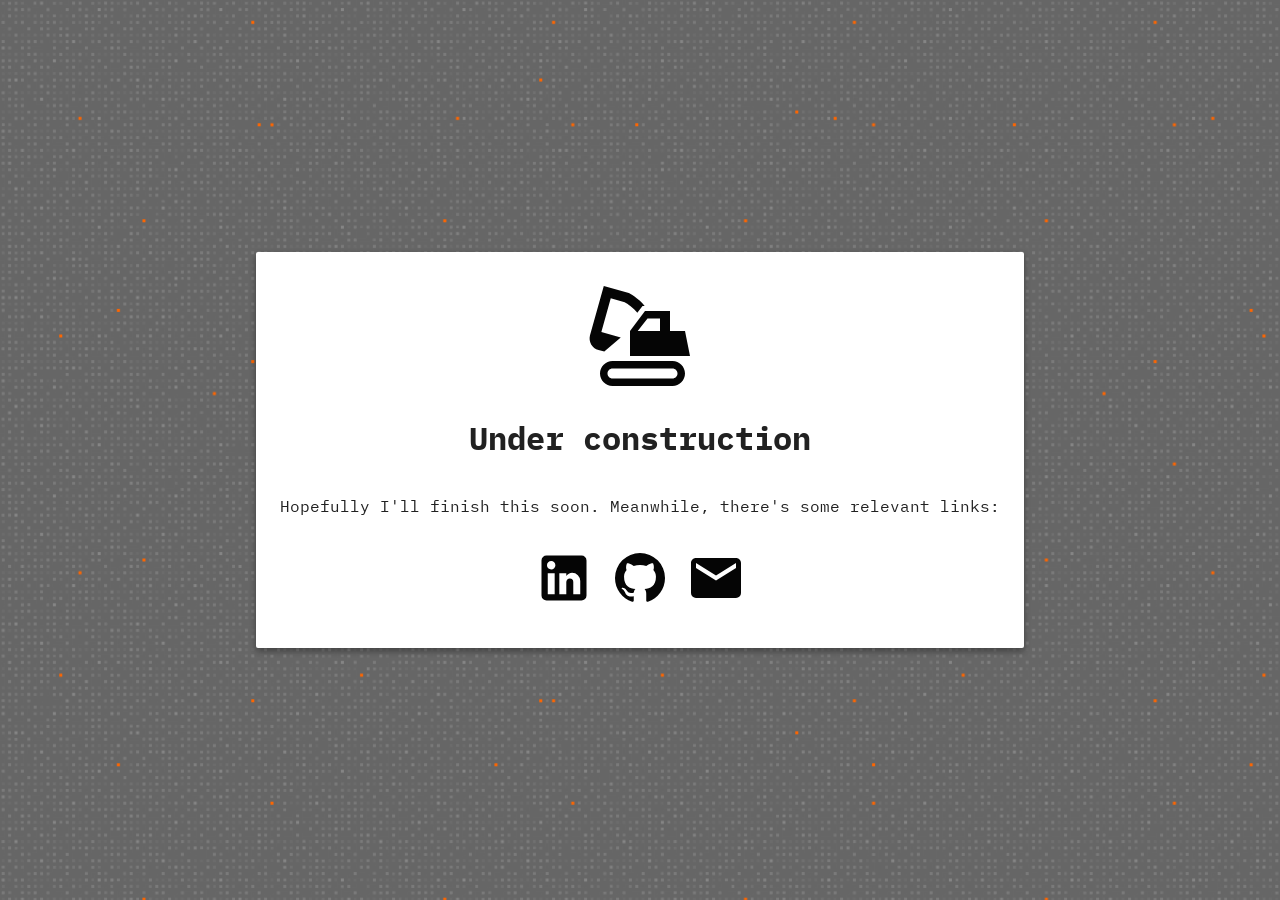
==== commit dc61bb57: "Optimizations" ====
--- a/public/index.html
+++ b/public/index.html
@@ -2,11 +2,21 @@
 <html lang="es">
 <head>
 	<meta charset="UTF-8">
-	<link href="https://fonts.gstatic.com" rel="preconnect">
+
+	<link as="style" href="style.css" rel="preload">
+	<link as="image" href="./assets/background.svg" rel="preload" type="image/svg+xml">
+	<link as="image" href="./assets/icons/excavator.svg" rel="preload" type="image/svg+xml">
+	<link as="image" href="./assets/icons/linkedin.svg" rel="preload" type="image/svg+xml">
+	<link as="image" href="./assets/icons/github.svg" rel="preload" type="image/svg+xml">
+	<link as="image" href="./assets/icons/email.svg" rel="preload" type="image/svg+xml">
+	<link as="style" href="https://fonts.googleapis.com/css2?family=IBM+Plex+Mono&display=swap" rel="preload">
+
 	<meta content="width=device-width, initial-scale=1, viewport-fit=cover" name="viewport">
 	<meta content="ie=edge" http-equiv="X-UA-Compatible">
+
 	<link href="style.css" rel="stylesheet">
 	<link href="https://fonts.googleapis.com/css2?family=IBM+Plex+Mono&display=swap" rel="stylesheet">
+
 	<title>Elizabeth Martín Campos</title>
 </head>
 <body>
@@ -16,19 +26,13 @@
 	<p>Hopefully I'll finish this soon. Meanwhile, there's some relevant links:</p>
 	<div class="links">
 		<a class="link linkedin" href="https://www.linkedin.com/in/elizabeth-dev/" title="elizabeth-dev">
-			<svg>
-				<use href="./assets/icons/linkedin.svg#el"></use>
-			</svg>
+			<img alt="Excavator icon" class="icon" src="./assets/icons/linkedin.svg">
 		</a>
 		<a class="link github" href="https://github.com/elizabeth-dev" title="elizabeth-dev">
-			<svg>
-				<use href="./assets/icons/github.svg#el"></use>
-			</svg>
+			<img alt="Excavator icon" class="icon" src="./assets/icons/github.svg">
 		</a>
 		<a class="link mail" href="mailto:me@elizabeth.sh" title="me@elizabeth.sh">
-			<svg>
-				<use href="./assets/icons/email.svg#el"></use>
-			</svg>
+			<img alt="Excavator icon" class="icon" src="./assets/icons/email.svg">
 		</a>
 	</div>
 </div>
--- a/public/style.css
+++ b/public/style.css
@@ -51,7 +51,7 @@
     display: flex;
 }
 
-.card .links .link svg {
+.card .links .link .icon {
     height: 60px;
     width: 60px;
     margin: 8px;
--- a/public/style.css
+++ b/public/style.css
@@ -51,7 +51,7 @@
     display: flex;
 }
 
-.card .links .link svg {
+.card .links .link .icon {
     height: 60px;
     width: 60px;
     margin: 8px;
